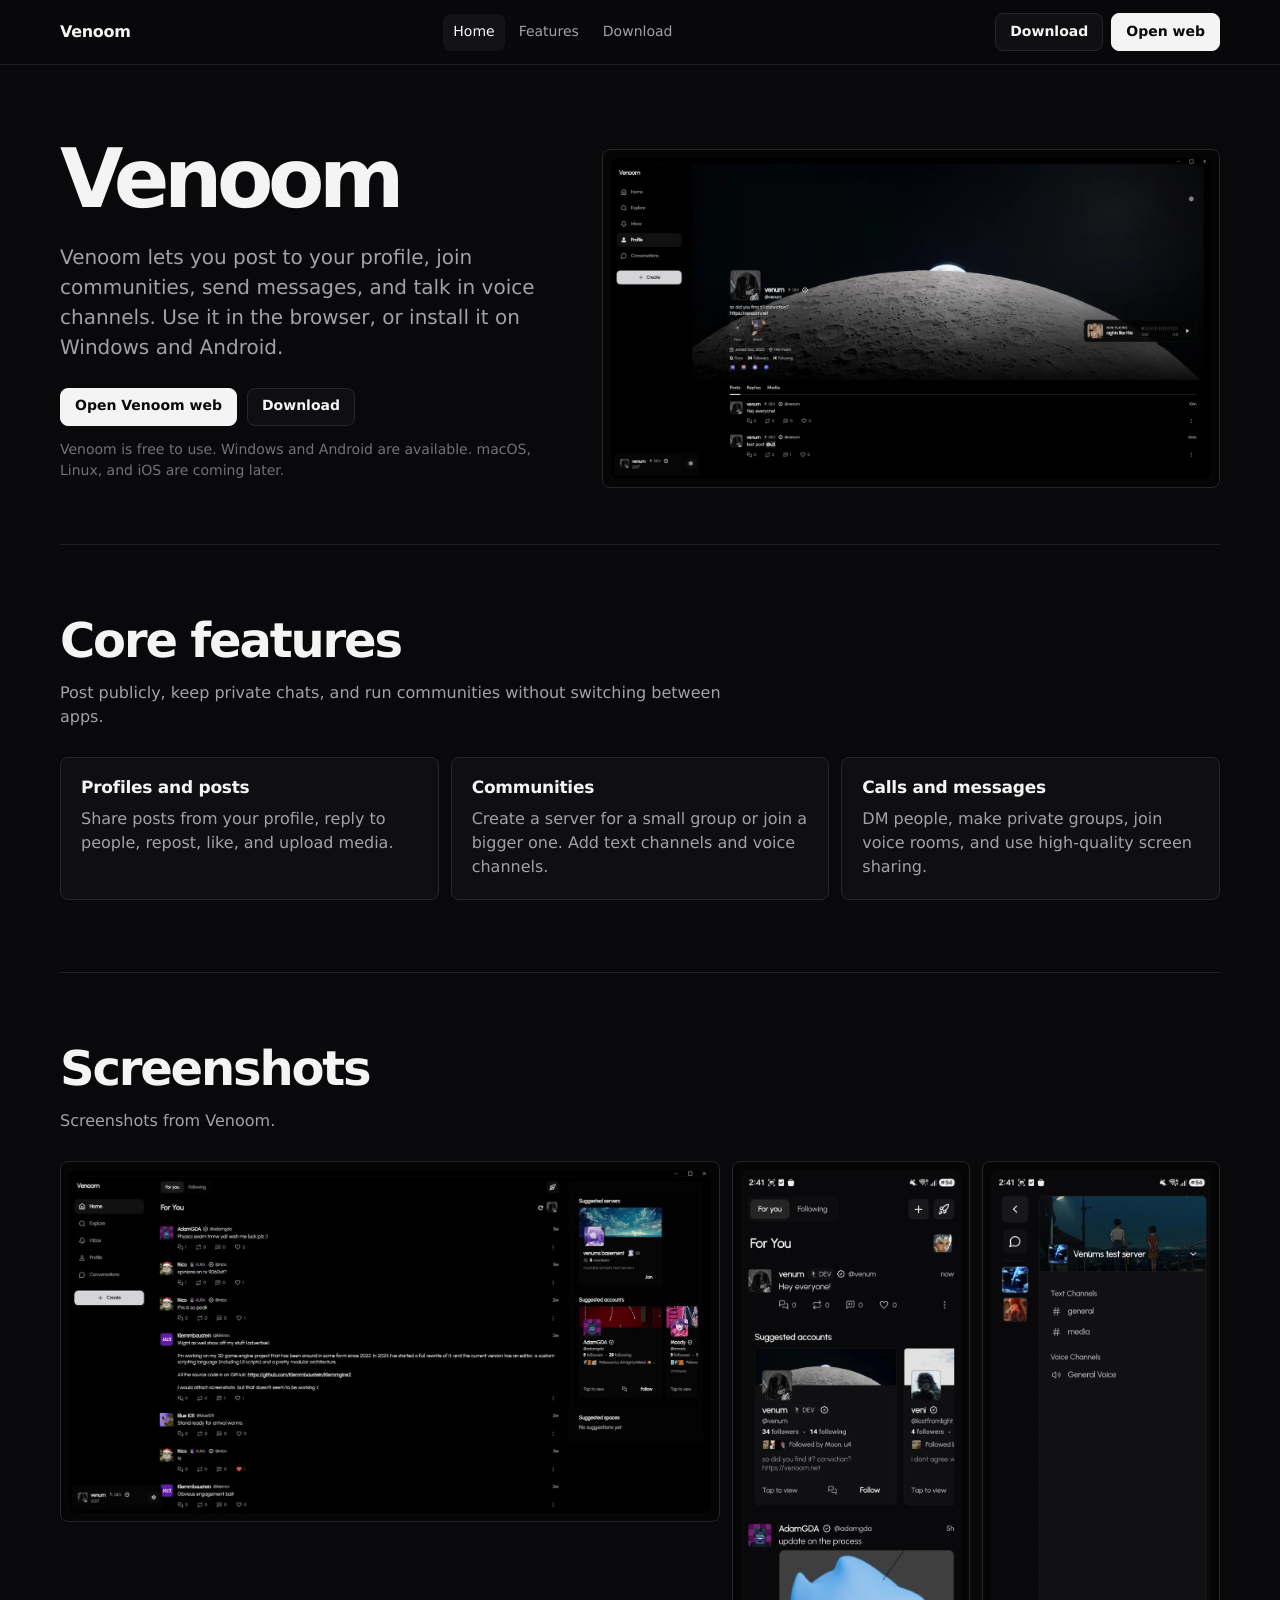
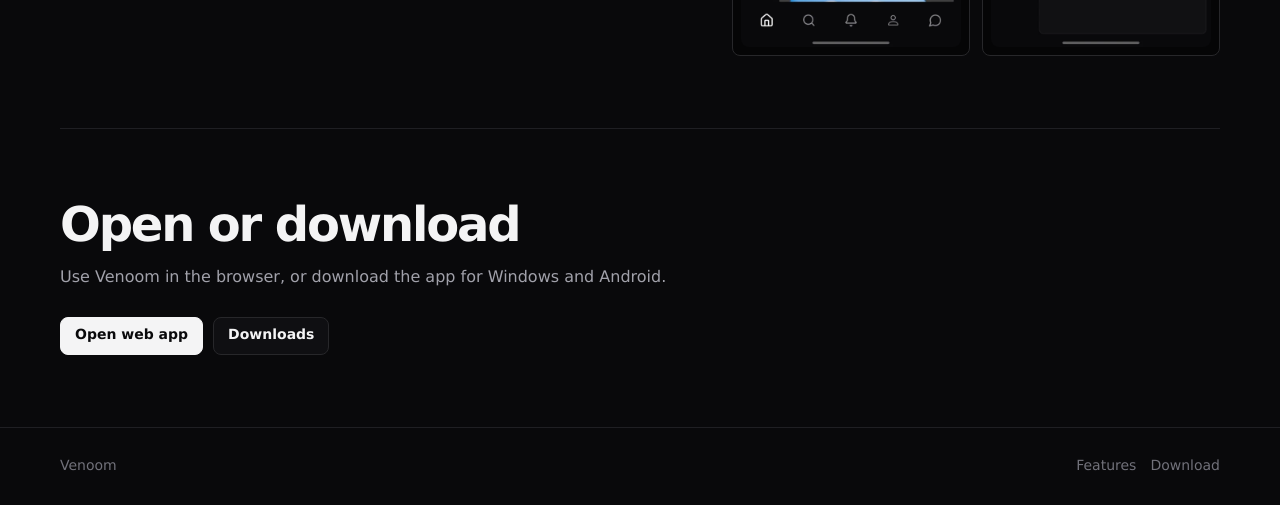
==== index.html @ 7a8923b9 "first commit" ====
<!doctype html>
<html lang="en">
  <head>
    <meta charset="utf-8" />
    <meta name="viewport" content="width=device-width, initial-scale=1" />
    <title>Venoom</title>
    <meta name="description" content="Venoom is a social app for posts, communities, DMs, and voice chat." />
    <link rel="stylesheet" href="css/styles.css" />
  </head>
  <body>
    <header class="site-header">
      <nav class="nav" aria-label="Main navigation">
        <a class="brand" href="index.html">Venoom</a>
        <div class="nav-links">
          <a class="active" href="index.html">Home</a>
          <a href="features.html">Features</a>
          <a href="download.html">Download</a>
        </div>
        <div class="nav-actions">
          <a class="button" href="download.html">Download</a>
          <a class="button primary" href="#open-web">Open web</a>
        </div>
      </nav>
    </header>

    <main class="main">
      <section class="hero">
        <div class="hero-copy">
          <h1>Venoom</h1>
          <p class="lede">Venoom lets you post to your profile, join communities, send messages, and talk in voice channels. Use it in the browser, or install it on Windows and Android.</p>
          <div class="hero-actions">
            <a class="button primary" href="#open-web">Open Venoom web</a>
            <a class="button" href="download.html">Download</a>
          </div>
          <p class="note">Venoom is free to use. Windows and Android are available. macOS, Linux, and iOS are coming later.</p>
        </div>
        <div class="screen">
          <img src="assets/profile-desktop.webp" alt="Venoom profile page on desktop" />
        </div>
      </section>

      <section class="section">
        <div class="section-header">
          <h2>Core features</h2>
          <p>Post publicly, keep private chats, and run communities without switching between apps.</p>
        </div>
        <div class="grid-3">
          <article class="card">
            <h3>Profiles and posts</h3>
            <p>Share posts from your profile, reply to people, repost, like, and upload media.</p>
          </article>
          <article class="card">
            <h3>Communities</h3>
            <p>Create a server for a small group or join a bigger one. Add text channels and voice channels.</p>
          </article>
          <article class="card">
            <h3>Calls and messages</h3>
            <p>DM people, make private groups, join voice rooms, and use high-quality screen sharing.</p>
          </article>
        </div>
      </section>

      <section class="section">
        <div class="section-header">
          <h2>Screenshots</h2>
          <p>Screenshots from Venoom.</p>
        </div>
        <div class="screenshot-grid">
          <div class="screen">
            <img src="assets/feed-desktop.webp" alt="Venoom desktop feed" />
          </div>
          <div class="mobile-pair">
            <div class="screen">
              <img src="assets/feed-mobile.webp" alt="Venoom mobile feed" />
            </div>
            <div class="screen">
              <img src="assets/server-mobile.webp" alt="Venoom mobile server screen" />
            </div>
          </div>
        </div>
      </section>

      <section class="section">
        <div class="section-header">
          <h2>Open or download</h2>
          <p>Use Venoom in the browser, or download the app for Windows and Android.</p>
        </div>
        <div class="section-actions">
          <a class="button primary" id="open-web" href="#">Open web app</a>
          <a class="button" href="download.html">Downloads</a>
        </div>
      </section>
    </main>

    <footer class="footer">
      <div class="footer-inner">
        <span>Venoom</span>
        <div class="footer-links">
          <a href="features.html">Features</a>
          <a href="download.html">Download</a>
        </div>
      </div>
    </footer>
  </body>
</html>
---- css/styles.css ----
:root {
  --background: #09090b;
  --panel: #0f0f12;
  --panel-2: #131316;
  --text: #f4f4f5;
  --muted: #a1a1aa;
  --muted-2: #71717a;
  --border: #27272a;
  --border-soft: #1f1f23;
  --button: #f4f4f5;
  --button-text: #09090b;
  --radius: 8px;
  --max: 1160px;
}

* { box-sizing: border-box; }

html { scroll-behavior: smooth; }

body {
  margin: 0;
  background: var(--background);
  color: var(--text);
  font-family: Inter, ui-sans-serif, system-ui, -apple-system, BlinkMacSystemFont, "Segoe UI", sans-serif;
  line-height: 1.5;
  text-rendering: geometricPrecision;
}

a { color: inherit; text-decoration: none; }

img { max-width: 100%; }

.site-header {
  position: sticky;
  top: 0;
  z-index: 20;
  border-bottom: 1px solid var(--border-soft);
  background: rgba(9, 9, 11, 0.88);
  backdrop-filter: blur(10px);
}

.nav {
  width: min(var(--max), calc(100% - 32px));
  margin: 0 auto;
  min-height: 64px;
  display: flex;
  align-items: center;
  justify-content: space-between;
  gap: 20px;
}

.brand {
  font-weight: 650;
  letter-spacing: -0.02em;
}

.nav-links {
  display: flex;
  align-items: center;
  gap: 4px;
  color: var(--muted);
  font-size: 14px;
}

.nav-links a {
  padding: 8px 10px;
  border-radius: var(--radius);
}

.nav-links a:hover,
.nav-links a.active {
  color: var(--text);
  background: var(--panel-2);
}

.nav-actions {
  display: flex;
  align-items: center;
  gap: 8px;
}

.button {
  display: inline-flex;
  align-items: center;
  justify-content: center;
  min-height: 38px;
  padding: 0 14px;
  border-radius: var(--radius);
  border: 1px solid var(--border);
  background: var(--panel);
  color: var(--text);
  font-size: 14px;
  font-weight: 560;
  white-space: nowrap;
}

.button:hover { background: var(--panel-2); }

.button.primary {
  background: var(--button);
  color: var(--button-text);
  border-color: var(--button);
}

.button.primary:hover { background: #e4e4e7; }

.main {
  width: min(var(--max), calc(100% - 32px));
  margin: 0 auto;
}

.hero {
  padding: 76px 0 48px;
  display: grid;
  grid-template-columns: minmax(0, 0.9fr) minmax(420px, 1.1fr);
  gap: 36px;
  align-items: center;
}

.hero-copy { max-width: 620px; }

.eyebrow {
  color: var(--muted);
  font-size: 14px;
  margin: 0 0 14px;
}

h1, h2, h3, p { margin-top: 0; }

h1 {
  font-size: clamp(44px, 7vw, 82px);
  line-height: 0.96;
  letter-spacing: -0.065em;
  margin-bottom: 22px;
}

h2 {
  font-size: clamp(30px, 4vw, 48px);
  line-height: 1.04;
  letter-spacing: -0.045em;
  margin-bottom: 14px;
}

h3 {
  font-size: 17px;
  line-height: 1.25;
  letter-spacing: -0.015em;
  margin-bottom: 8px;
}

.lede {
  color: var(--muted);
  font-size: clamp(17px, 2vw, 20px);
  max-width: 560px;
  margin-bottom: 26px;
}

.hero-actions,
.section-actions {
  display: flex;
  flex-wrap: wrap;
  gap: 10px;
}

.note {
  color: var(--muted-2);
  font-size: 14px;
  margin-top: 14px;
}

.screen {
  border: 1px solid var(--border);
  border-radius: var(--radius);
  background: #050506;
  padding: 8px;
  overflow: hidden;
}

.screen img {
  display: block;
  width: 100%;
  height: auto;
  border-radius: var(--radius);
}

.section {
  padding: 72px 0;
  border-top: 1px solid var(--border-soft);
}

.section-header {
  max-width: 680px;
  margin-bottom: 28px;
}

.section-header p,
.card p,
.feature-text p,
.download-card p {
  color: var(--muted);
}

.grid-3 {
  display: grid;
  grid-template-columns: repeat(3, minmax(0, 1fr));
  gap: 12px;
}

.grid-2 {
  display: grid;
  grid-template-columns: repeat(2, minmax(0, 1fr));
  gap: 12px;
}

.card,
.download-card,
.status-card {
  border: 1px solid var(--border);
  border-radius: var(--radius);
  background: var(--panel);
  padding: 20px;
}

.card p:last-child,
.download-card p:last-child,
.status-card p:last-child { margin-bottom: 0; }

.screenshot-grid {
  display: grid;
  grid-template-columns: 1.15fr 0.85fr;
  gap: 12px;
  align-items: start;
}

.mobile-pair {
  display: grid;
  grid-template-columns: repeat(2, minmax(0, 1fr));
  gap: 12px;
}

.page-head {
  padding: 76px 0 42px;
  max-width: 760px;
}

.feature-row {
  padding: 56px 0;
  border-top: 1px solid var(--border-soft);
  display: grid;
  grid-template-columns: minmax(0, 0.82fr) minmax(420px, 1.18fr);
  gap: 32px;
  align-items: center;
}

.feature-row.reverse {
  grid-template-columns: minmax(420px, 1.18fr) minmax(0, 0.82fr);
}

.feature-row.reverse .feature-text { order: 2; }
.feature-row.reverse .feature-media { order: 1; }

.list {
  display: grid;
  gap: 10px;
  padding: 0;
  margin: 18px 0 0;
  list-style: none;
  color: var(--muted);
}

.list li {
  border-top: 1px solid var(--border-soft);
  padding-top: 10px;
}

.download-layout {
  display: grid;
  grid-template-columns: 1fr 1fr;
  gap: 12px;
  align-items: start;
  padding-bottom: 72px;
}

.download-card {
  min-height: 190px;
  display: flex;
  flex-direction: column;
  justify-content: space-between;
  gap: 18px;
}

.download-card strong,
.status-card strong {
  display: block;
  font-size: 18px;
  margin-bottom: 6px;
}

.platform-list {
  display: grid;
  gap: 10px;
}

.status-card {
  display: flex;
  justify-content: space-between;
  gap: 18px;
  align-items: center;
}

.status-card span {
  color: var(--muted-2);
  font-size: 14px;
  white-space: nowrap;
}

.footer {
  border-top: 1px solid var(--border-soft);
  padding: 28px 0;
  color: var(--muted-2);
  font-size: 14px;
}

.footer-inner {
  width: min(var(--max), calc(100% - 32px));
  margin: 0 auto;
  display: flex;
  justify-content: space-between;
  gap: 20px;
  flex-wrap: wrap;
}

.footer-links {
  display: flex;
  gap: 14px;
  flex-wrap: wrap;
}

.footer a:hover { color: var(--text); }

@media (max-width: 900px) {
  .nav {
    min-height: auto;
    padding: 14px 0;
    align-items: flex-start;
    flex-wrap: wrap;
  }

  .nav-links { order: 3; width: 100%; overflow-x: auto; padding-bottom: 2px; }

  .hero,
  .feature-row,
  .feature-row.reverse,
  .download-layout,
  .screenshot-grid {
    grid-template-columns: 1fr;
  }

  .feature-row.reverse .feature-text,
  .feature-row.reverse .feature-media { order: initial; }

  .hero { padding-top: 54px; }
  .grid-3 { grid-template-columns: 1fr; }
}

@media (max-width: 560px) {
  .main,
  .nav,
  .footer-inner { width: min(100% - 24px, var(--max)); }

  .nav-actions { width: 100%; }
  .nav-actions .button { flex: 1; }

  .hero-actions .button,
  .section-actions .button { width: 100%; }

  .grid-2,
  .mobile-pair { grid-template-columns: 1fr; }

  .section { padding: 52px 0; }
  .page-head { padding-top: 56px; }
}
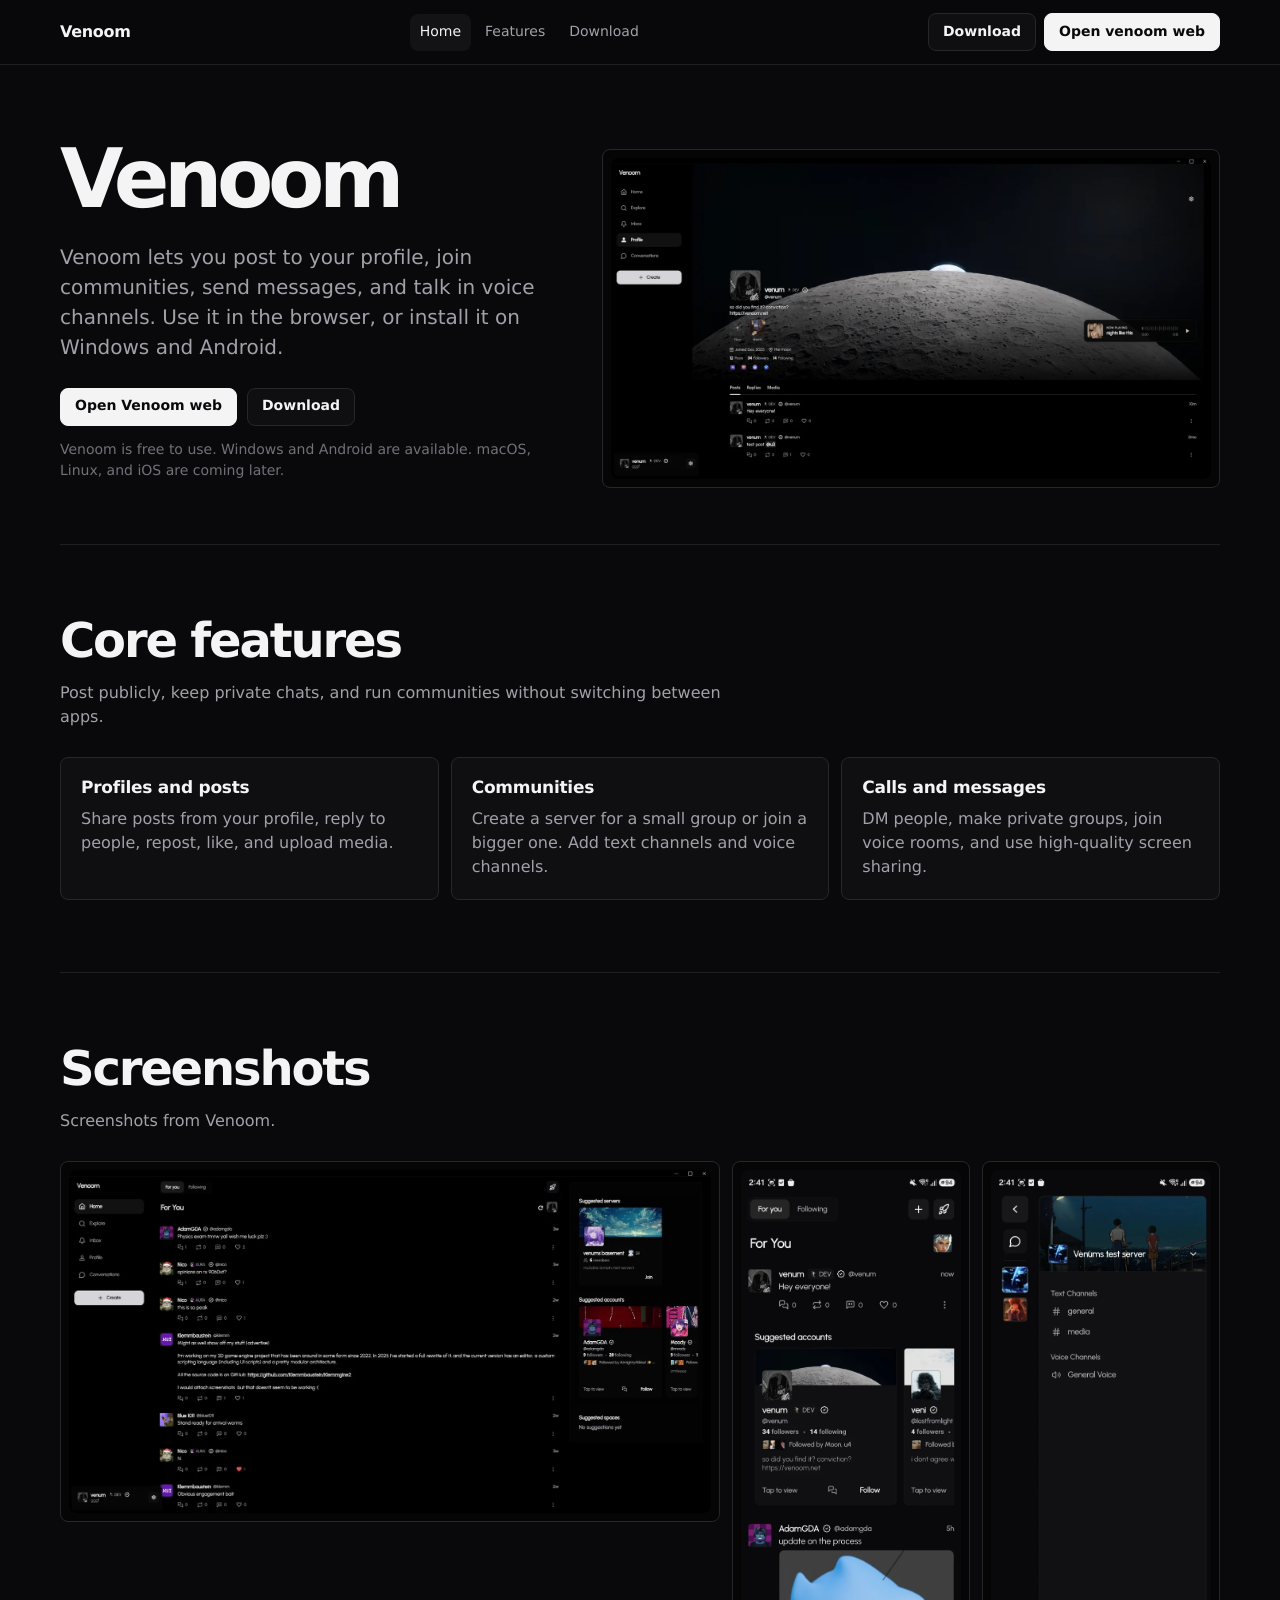
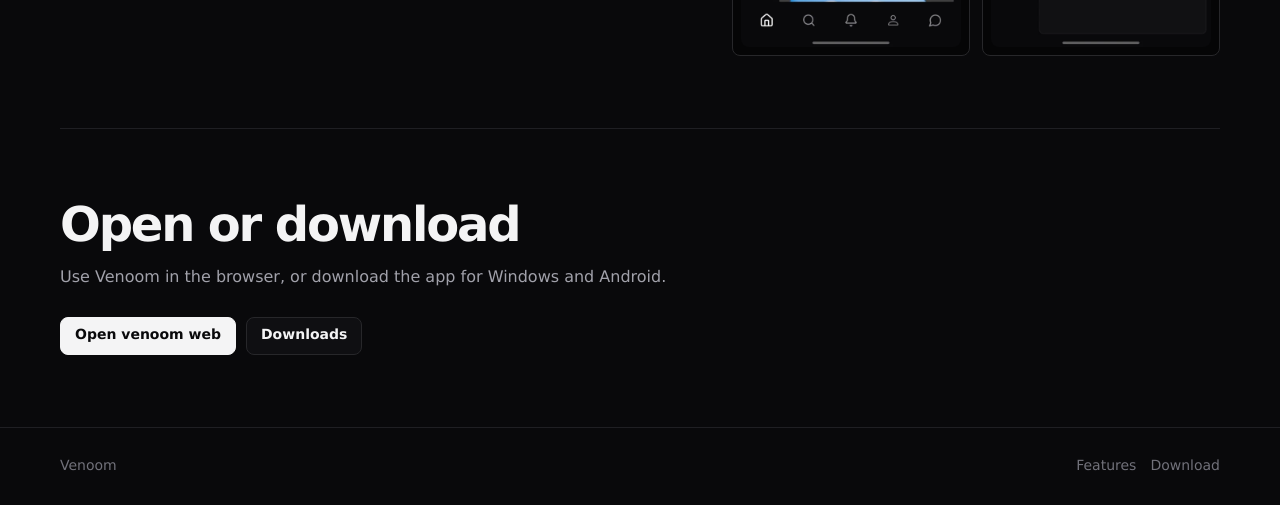
==== commit f4367b49: "ye" ====
--- a/index.html
+++ b/index.html
@@ -18,7 +18,7 @@
         </div>
         <div class="nav-actions">
           <a class="button" href="download.html">Download</a>
-          <a class="button primary" href="#open-web">Open web</a>
+          <a class="button primary" target="_blank" href="https://venoom.net">Open venoom web</a>
         </div>
       </nav>
     </header>
@@ -29,7 +29,7 @@
           <h1>Venoom</h1>
           <p class="lede">Venoom lets you post to your profile, join communities, send messages, and talk in voice channels. Use it in the browser, or install it on Windows and Android.</p>
           <div class="hero-actions">
-            <a class="button primary" href="#open-web">Open Venoom web</a>
+            <a class="button primary" target="_blank" href="https://venoom.net">Open Venoom web</a>
             <a class="button" href="download.html">Download</a>
           </div>
           <p class="note">Venoom is free to use. Windows and Android are available. macOS, Linux, and iOS are coming later.</p>
@@ -86,7 +86,7 @@
           <p>Use Venoom in the browser, or download the app for Windows and Android.</p>
         </div>
         <div class="section-actions">
-          <a class="button primary" id="open-web" href="#">Open web app</a>
+          <a class="button primary" target="_blank" href="https://venoom.net">Open venoom web</a>
           <a class="button" href="download.html">Downloads</a>
         </div>
       </section>
